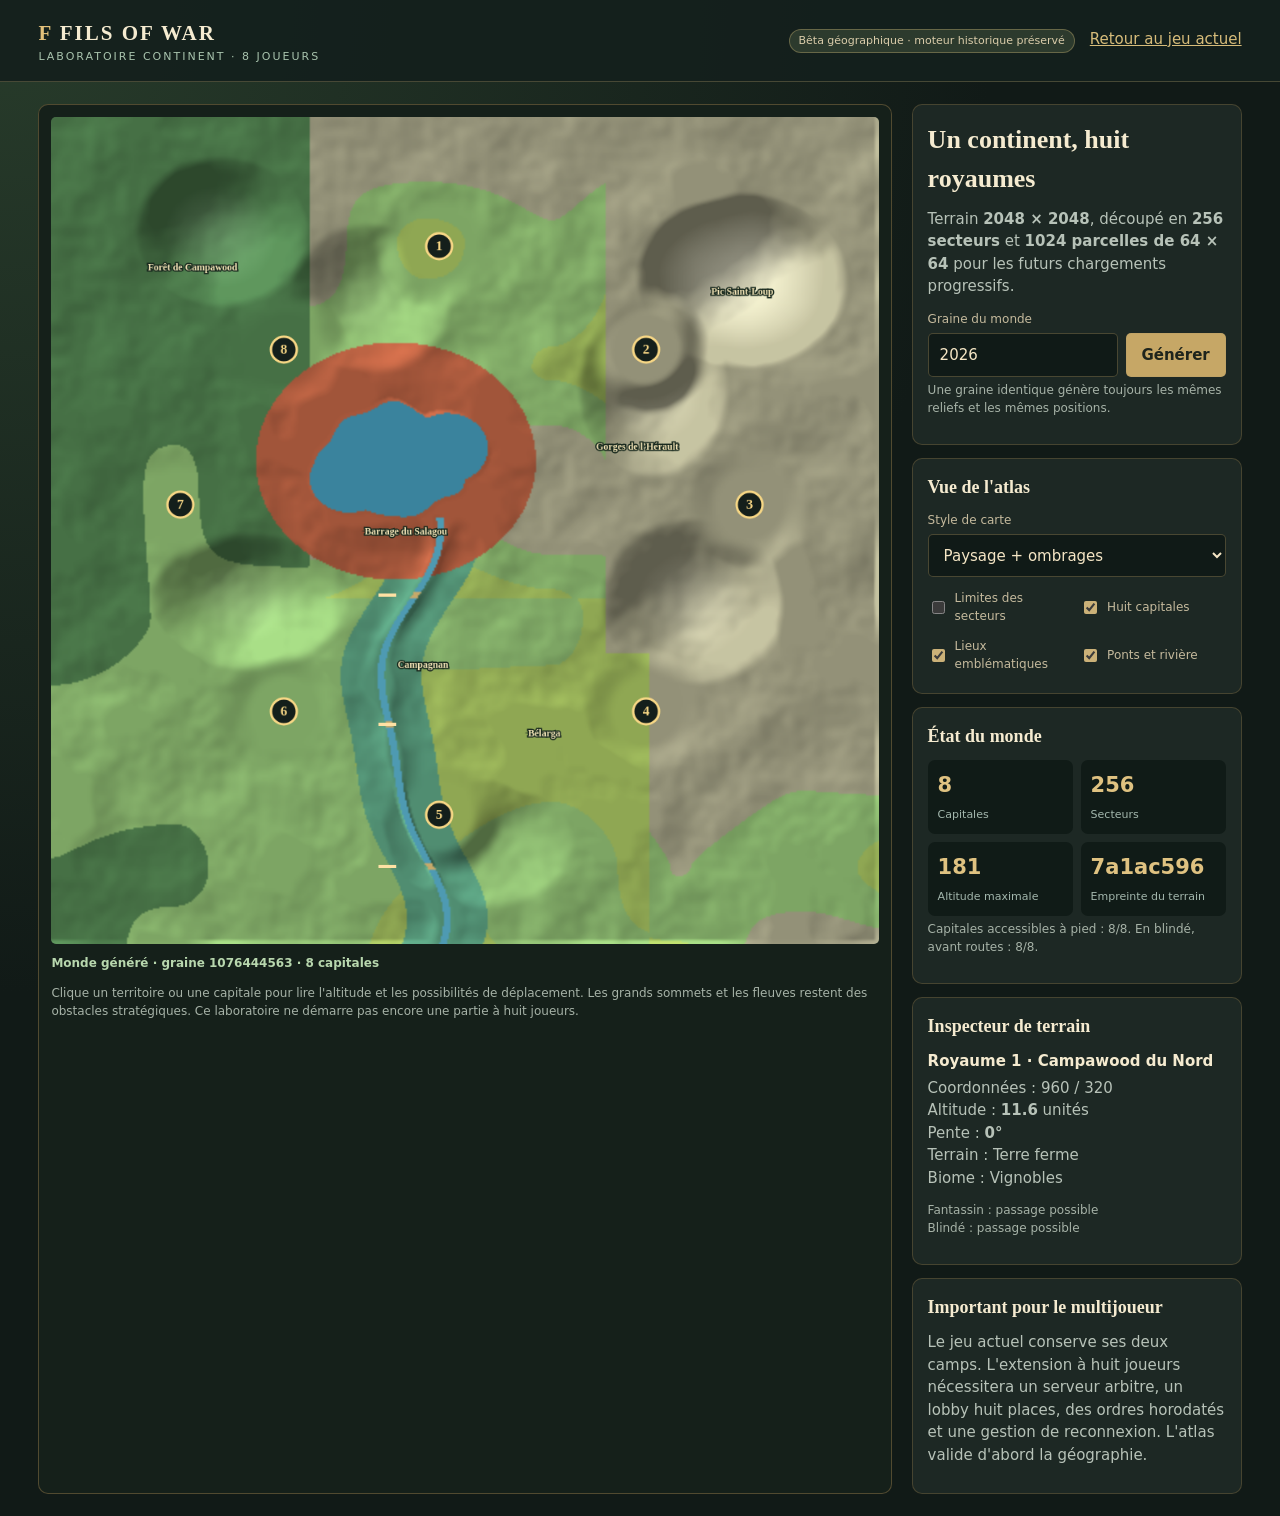
==== monde8/index.html @ ce53f5ba "feat(world8): atlas interactif independant pour examiner 8 royaumes et altitudes" ====
<!doctype html>
<html lang="fr"><head><meta charset="utf-8"><meta name="viewport" content="width=device-width,initial-scale=1,viewport-fit=cover"><meta name="theme-color" content="#141e1a">
<title>Fils of War · Monde 8 joueurs</title>
<style>
:root{color-scheme:dark;font:15px/1.5 system-ui,-apple-system,Segoe UI,Arial;color:#f5ebd0;background:#111a17}
*{box-sizing:border-box}body{margin:0;background:radial-gradient(circle at top left,#283c2b,#111a17 50%);min-height:100vh}
header{padding:18px max(18px,3vw);display:flex;justify-content:space-between;align-items:center;gap:16px;border-bottom:1px solid #d0b57945;background:#14201ded;flex-wrap:wrap}
.brand{font-family:Georgia,serif;font-weight:800;letter-spacing:2px;font-size:21px}.brand span{color:#e3c17a}header small{display:block;font:11px system-ui;letter-spacing:2px;color:#a8c3ad;text-transform:uppercase}
a{color:#d7bc7a}main{display:grid;grid-template-columns:minmax(300px,1fr) 330px;gap:20px;padding:22px max(14px,3vw);max-width:1500px;margin:auto}
.visual{background:#15201a;border:1px solid #997d4a75;border-radius:10px;padding:12px;min-width:0}
canvas{width:100%;height:auto;aspect-ratio:1;display:block;background:#273a2e;border-radius:5px;cursor:crosshair;touch-action:manipulation}
aside{display:flex;flex-direction:column;gap:13px}.panel{border:1px solid #997d4a55;background:#1d2824;padding:15px;border-radius:10px}
h1,h2{font-family:Georgia,serif;margin:0 0 10px}h1{font-size:26px}h2{font-size:18px}p{color:#b7c2b8;margin:4px 0 12px}
label{display:block;font-size:12px;color:#c5ba9d;margin-bottom:5px}input,select,button{width:100%;border:1px solid #b69a6659;border-radius:5px;background:#101a17;color:#f5e6c5;font:inherit;padding:10px 11px;min-height:43px}
button{background:#c6a766;color:#1e241c;font-weight:750;cursor:pointer}button:hover{filter:brightness(1.08)}
.control{display:grid;grid-template-columns:1fr 100px;gap:8px}.muted{font-size:12px;color:#a6b2a7}.legend{display:grid;grid-template-columns:1fr 1fr;gap:7px;font-size:12px}.sw{display:inline-block;width:12px;height:12px;border-radius:2px;margin-right:5px;vertical-align:middle}
.ticks{display:grid;grid-template-columns:repeat(2,1fr);gap:7px}.ticks label{display:flex;align-items:center;gap:7px;font-size:12px}.ticks input{width:auto;min-height:0;accent-color:#cbb178}
.metrics{display:grid;grid-template-columns:1fr 1fr;gap:8px}.metrics>div{background:#101b17;border-radius:7px;padding:10px}.metrics strong{display:block;font-size:21px;color:#dfc281}.metrics span{font-size:11px;color:#a3b7ad}
#info{min-height:60px}.pill{display:inline-block;color:#daccaa;font-size:11px;padding:3px 9px;background:#2c3a2d;border-radius:999px;border:1px solid #ddbf7c55}
#loading{color:#b8d7ae;font-weight:600}.banner{color:#e2bf7d;font-size:12px;margin-top:10px}
@media(max-width:860px){main{grid-template-columns:1fr;padding:12px}aside{display:grid;grid-template-columns:repeat(2,minmax(0,1fr));align-items:start}.visual{padding:7px}}
@media(max-width:600px){aside{display:flex}header{padding:12px 16px}h1{font-size:21px}}
</style></head><body>
<header><div class="brand"><span>F</span> FILS OF WAR <small>Laboratoire continent · 8 joueurs</small></div><div><span class="pill">Bêta géographique · moteur historique préservé</span>　<a href="../">Retour au jeu actuel</a></div></header>
<main>
<section class="visual" aria-label="Carte d'altitude du monde huit joueurs">
 <canvas id="atlas" width="1024" height="1024"></canvas>
 <p class="banner" id="loading">Génération du continent…</p>
 <p class="muted">Clique un territoire ou une capitale pour lire l'altitude et les possibilités de déplacement. Les grands sommets et les fleuves restent des obstacles stratégiques. Ce laboratoire ne démarre pas encore une partie à huit joueurs.</p>
</section>
<aside>
 <section class="panel"><h1>Un continent, huit royaumes</h1>
 <p>Terrain <strong>2048 × 2048</strong>, découpé en <strong>256 secteurs</strong> et <strong>1024 parcelles de 64 × 64</strong> pour les futurs chargements progressifs.</p>
 <label for="seed">Graine du monde</label>
 <div class="control"><input id="seed" inputmode="numeric" value="2026" aria-label="Graine"><button id="generate">Générer</button></div>
 <p class="muted">Une graine identique génère toujours les mêmes reliefs et les mêmes positions.</p></section>
 <section class="panel"><h2>Vue de l'atlas</h2>
 <label for="view">Style de carte</label>
 <select id="view">
 <option value="landscape">Paysage + ombrages</option>
 <option value="height">Altitudes</option>
 <option value="slope">Pentes et praticabilité</option>
 <option value="biome">Biomes</option></select>
 <div class="ticks" style="margin-top:12px">
 <label><input type="checkbox" id="sectors"> Limites des secteurs</label>
 <label><input type="checkbox" id="spawns" checked> Huit capitales</label>
 <label><input type="checkbox" id="names" checked> Lieux emblématiques</label>
 <label><input type="checkbox" id="bridges" checked> Ponts et rivière</label>
 </div></section>
 <section class="panel"><h2>État du monde</h2><div class="metrics">
 <div><strong>8</strong><span>Capitales</span></div><div><strong>256</strong><span>Secteurs</span></div>
 <div><strong id="max-height">—</strong><span>Altitude maximale</span></div>
 <div><strong id="checksum">—</strong><span>Empreinte du terrain</span></div>
 </div><p class="muted" id="reaches">Analyse des déplacements en attente…</p></section>
 <section class="panel"><h2>Inspecteur de terrain</h2><div id="info">Sélectionne un point sur la carte.</div></section>
 <section class="panel"><h2>Important pour le multijoueur</h2><p>Le jeu actuel conserve ses deux camps. L'extension à huit joueurs nécessitera un serveur arbitre, un lobby huit places, des ordres horodatés et une gestion de reconnexion. L'atlas valide d'abord la géographie.</p></section>
</aside>
</main>
<script src="monde.js"></script>
<script>
(function(){
'use strict';
var api=window.FOW_WORLD8,canvas=document.querySelector('#atlas'),ctx=canvas.getContext('2d',{alpha:false}),W=512,D=1024;
var world=null,img=null,pixels=null,seedInput=document.querySelector('#seed');
var view=document.querySelector('#view'),flag=['sectors','spawns','names','bridges'].map(function(s){return document.querySelector('#'+s)});
function rgb(c){return 'rgb('+c[0]+','+c[1]+','+c[2]+')'}
function color(c,x,z,mode){
  var v=world.cellAt(x,z),kind=v.kind;
  if(kind===1)return [58,131,157];
  if(kind===2)return [78,154,178];
  if(kind===3)return [199,169,106];
  if(mode==='height'){
    var t=Math.max(0,Math.min(1,(v.height+3)/180));
    return [Math.round(46+186*t),Math.round(82+153*t),Math.round(55+133*t)];
  }
  if(mode==='slope'){
    var a=v.slope;
    return a>34?[131,52,58]:a>22?[195,111,69]:a>12?[201,157,93]:[72,132,87];
  }
  var col=world.biomeColors[v.biome].color;
  if(mode==='biome')return col;
  var e=world.heightAt(x-8,z-8)-world.heightAt(x+8,z+8);
  var light=Math.max(.64,Math.min(1.35,1+e*.029));
  var alt=Math.min(0.20,Math.max(0,(v.height-45)*.0016));
  return col.map(function(a){return Math.round(Math.max(0,Math.min(255,a*light+alt*235)))});
}
function render(){
  if(!world)return;
  var m=view.value,raw=ctx.createImageData(W,W);
  for(var iz=0;iz<W;iz++)for(var ix=0;ix<W;ix++){
    var x=ix*4+2,z=iz*4+2,c=color(0,x,z,m),k=(iz*W+ix)*4;
    raw.data[k]=c[0];raw.data[k+1]=c[1];raw.data[k+2]=c[2];raw.data[k+3]=255;
  }
  var off=document.createElement('canvas');off.width=W;off.height=W;
  off.getContext('2d').putImageData(raw,0,0);
  ctx.imageSmoothingEnabled=true;ctx.drawImage(off,0,0,D,D);
  if(flag[0].checked){ctx.strokeStyle='rgba(250,225,183,.22)';ctx.lineWidth=1;
   for(var q=1;q<16;q++){var a=q*64;ctx.beginPath();ctx.moveTo(a,0);ctx.lineTo(a,D);ctx.moveTo(0,a);ctx.lineTo(D,a);ctx.stroke();}}
  if(flag[3].checked){
   // Traits routiers traversant la riviere aux passages existants.
   for(var b=0;b<api.BRIDGES.length;b++){var z=api.BRIDGES[b],x=world.riverX?world.riverX(z):world.landmarks[0].x;
    ctx.strokeStyle='#ffe1a4';ctx.lineWidth=4;ctx.beginPath();ctx.moveTo(x/2-11,z/2);ctx.lineTo(x/2+11,z/2);ctx.stroke();}
  }
  if(flag[2].checked){ctx.font='bold 12px Georgia';ctx.textAlign='center';ctx.lineWidth=3;
   for(var i=0;i<world.landmarks.length;i++){var l=world.landmarks[i];
    if(l.type==='lac')continue;var x=l.x/2,z=l.z/2;ctx.strokeStyle='#17281d';ctx.fillStyle='#f3e4b7';
    ctx.strokeText(l.name,x,z+17);ctx.fillText(l.name,x,z+17);
   }}
  if(flag[1].checked){
   for(var i=0;i<world.capitals.length;i++){var c=world.capitals[i],x=c.x/2,z=c.z/2;
    ctx.fillStyle='#141f1b';ctx.strokeStyle='#f7d785';ctx.lineWidth=3;
    ctx.beginPath();ctx.arc(x,z,16,0,2*Math.PI);ctx.fill();ctx.stroke();
    ctx.textAlign='center';ctx.textBaseline='middle';ctx.font='bold 17px Georgia';ctx.fillStyle='#f7d785';ctx.fillText(String(c.seat+1),x,z+1);
   }}
}
function info(x,z){
 var v=world.cellAt(x,z),sec=world.sectors[Math.floor(z/128)*16+Math.floor(x/128)];
 var names={0:'Terre ferme',1:'Lac',2:'Rivière',3:'Pont'};
 var c=world.capitals.find(function(c){return Math.hypot(c.x-x,c.z-z)<42});
 var html='<b>'+ (c?'Royaume '+(c.seat+1)+' · '+c.name:'Secteur '+sec.label)+'</b>';
 html+='<p>Coordonnées : '+Math.round(x)+' / '+Math.round(z)+'<br>Altitude : <b>'+v.height.toFixed(1)+'</b> unités<br>Pente : <b>'+v.slope+'°</b><br>Terrain : '+names[v.kind]+'<br>Biome : '+world.biomeColors[v.biome].label+'</p>';
 html+='<p class="muted">Fantassin : '+(world.canTraverse('infanterie',x,z)?'passage possible':'infranchissable')+'<br>Blindé : '+(world.canTraverse('blindes',x,z)?'passage possible':'infranchissable')+'</p>';
 document.querySelector('#info').innerHTML=html;
}
function build(){
 var seed=seedInput.value.trim()||'2026';
 document.querySelector('#loading').textContent='Calcul des altitudes, des pentes et des 8 royaumes…';
 requestAnimationFrame(function(){setTimeout(function(){
  try{
   world=api.generate(seed);
   document.querySelector('#max-height').textContent=world.peak.toFixed(0);
   document.querySelector('#checksum').textContent=world.checksum;
   var foot=world.reachable('infanterie'),tank=world.reachable('blindes');
   document.querySelector('#reaches').textContent='Capitales accessibles à pied : '+foot.accessible.filter(Boolean).length+'/8. En blindé, avant routes : '+tank.accessible.filter(Boolean).length+'/8.';
   document.querySelector('#loading').textContent='Monde généré · graine '+world.seed+' · 8 capitales';
   render();info(world.capitals[0].x,world.capitals[0].z);
  }catch(err){document.querySelector('#loading').textContent='Erreur de génération : '+String(err.message);}
 },20);});
}
document.querySelector('#generate').addEventListener('click',build);
view.addEventListener('change',render);flag.forEach(function(el){el.addEventListener('change',render)});
canvas.addEventListener('click',function(e){if(!world)return;var rc=canvas.getBoundingClientRect();info((e.clientX-rc.left)*2048/rc.width,(e.clientY-rc.top)*2048/rc.height);});
build();
})();
</script></body></html>
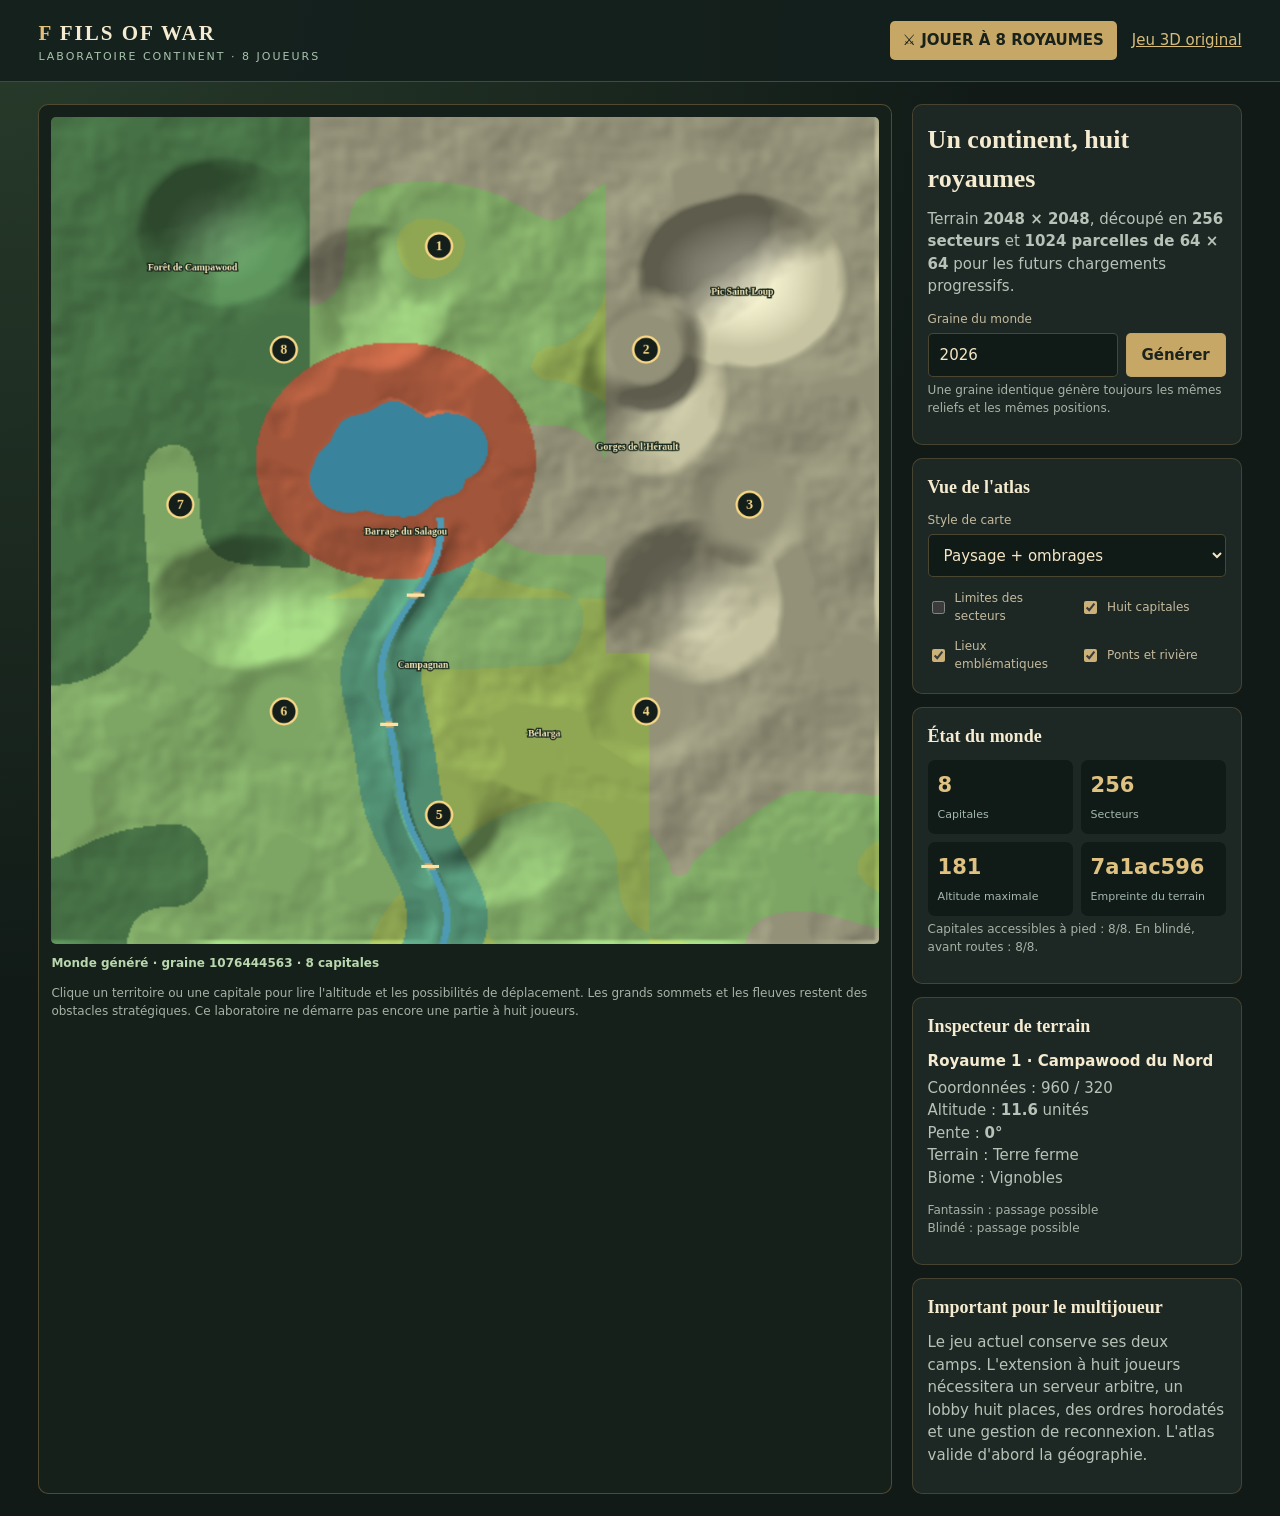
==== commit 741b8e85: "feat(world8): acces direct au jeu depuis atlas" ====
--- a/monde8/index.html
+++ b/monde8/index.html
@@ -21,7 +21,7 @@
 @media(max-width:860px){main{grid-template-columns:1fr;padding:12px}aside{display:grid;grid-template-columns:repeat(2,minmax(0,1fr));align-items:start}.visual{padding:7px}}
 @media(max-width:600px){aside{display:flex}header{padding:12px 16px}h1{font-size:21px}}
 </style></head><body>
-<header><div class="brand"><span>F</span> FILS OF WAR <small>Laboratoire continent · 8 joueurs</small></div><div><span class="pill">Bêta géographique · moteur historique préservé</span>　<a href="../">Retour au jeu actuel</a></div></header>
+<header><div class="brand"><span>F</span> FILS OF WAR <small>Laboratoire continent · 8 joueurs</small></div><div><a href="jouer.html" style="display:inline-block;background:#c6a766;color:#18221b;padding:8px 13px;border-radius:5px;font-weight:800;text-decoration:none">⚔ JOUER À 8 ROYAUMES</a>　<a href="../">Jeu 3D original</a></div></header>
 <main>
 <section class="visual" aria-label="Carte d'altitude du monde huit joueurs">
  <canvas id="atlas" width="1024" height="1024"></canvas>
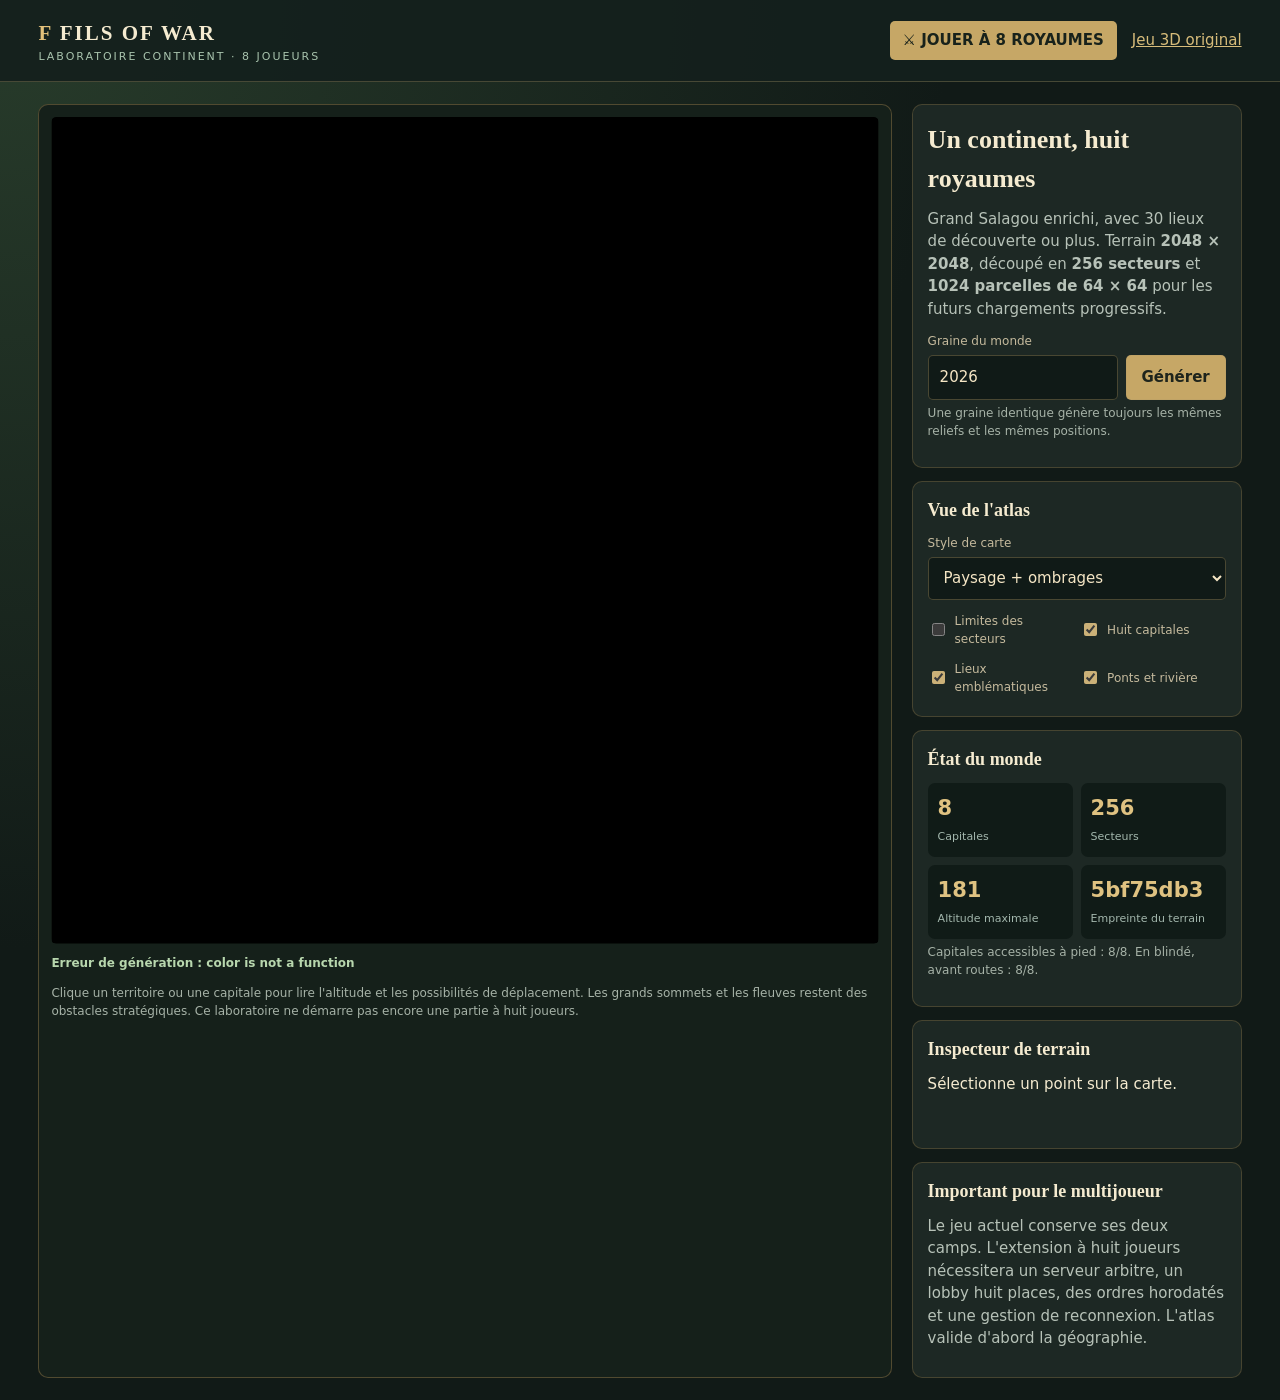
==== commit 1e655844: "feat(zone1): POI, barrage et découvertes visibles dans atlas" ====
--- a/monde8/index.html
+++ b/monde8/index.html
@@ -30,7 +30,7 @@
 </section>
 <aside>
  <section class="panel"><h1>Un continent, huit royaumes</h1>
- <p>Terrain <strong>2048 × 2048</strong>, découpé en <strong>256 secteurs</strong> et <strong>1024 parcelles de 64 × 64</strong> pour les futurs chargements progressifs.</p>
+ <p>Grand Salagou enrichi, avec 30 lieux de découverte ou plus. Terrain <strong>2048 × 2048</strong>, découpé en <strong>256 secteurs</strong> et <strong>1024 parcelles de 64 × 64</strong> pour les futurs chargements progressifs.</p>
  <label for="seed">Graine du monde</label>
  <div class="control"><input id="seed" inputmode="numeric" value="2026" aria-label="Graine"><button id="generate">Générer</button></div>
  <p class="muted">Une graine identique génère toujours les mêmes reliefs et les mêmes positions.</p></section>
@@ -57,6 +57,7 @@
 </aside>
 </main>
 <script src="monde.js"></script>
+<script src="zone-salagou.js"></script>
 <script>
 (function(){
 'use strict';
@@ -101,6 +102,22 @@
    for(var b=0;b<api.BRIDGES.length;b++){var z=api.BRIDGES[b],x=world.riverX?world.riverX(z):world.landmarks[0].x;
     ctx.strokeStyle='#ffe1a4';ctx.lineWidth=4;ctx.beginPath();ctx.moveTo(x/2-11,z/2);ctx.lineTo(x/2+11,z/2);ctx.stroke();}
   }
+  // Sites de découverte : affichés séparément des étiquettes pour garder l'atlas lisible.
+  if(world.zoneSalagou){
+    var color={belvedere:'#ffe0a0',source:'#7addd6',ruines:'#dbbc92',menhir:'#f0d2a0',
+      grotte:'#a5c5c9',verger:'#bcd47d',mine:'#d0c3a4',foret:'#8dc58b',vignes:'#d3a8c0',
+      marche:'#ffd178',sanctuaire:'#ead1ad',campement:'#ffceaa'};
+    for(var pi=0;pi<world.zoneSalagou.points.length;pi++){
+      var p=world.zoneSalagou.points[pi],px=p.x/2,pz=p.z/2;
+      ctx.beginPath();ctx.fillStyle=color[p.type]||'#fff1c1';ctx.strokeStyle='#24332a';ctx.lineWidth=2.5;
+      ctx.arc(px,pz,4.4,0,Math.PI*2);ctx.fill();ctx.stroke();
+    }
+    var D=world.zoneSalagou.dam;
+    ctx.strokeStyle='#fff2ca';ctx.lineWidth=7;ctx.beginPath();
+    ctx.moveTo(D.x/2-11,D.z/2);ctx.lineTo(D.x/2+11,D.z/2);ctx.stroke();
+    ctx.fillStyle='#fff0ce';ctx.font='bold 13px Georgia';ctx.textAlign='center';
+    ctx.fillText('BARRAGE',D.x/2,D.z/2+22);
+  }
   if(flag[2].checked){ctx.font='bold 12px Georgia';ctx.textAlign='center';ctx.lineWidth=3;
    for(var i=0;i<world.landmarks.length;i++){var l=world.landmarks[i];
     if(l.type==='lac')continue;var x=l.x/2,z=l.z/2;ctx.strokeStyle='#17281d';ctx.fillStyle='#f3e4b7';
@@ -120,6 +137,11 @@
  var html='<b>'+ (c?'Royaume '+(c.seat+1)+' · '+c.name:'Secteur '+sec.label)+'</b>';
  html+='<p>Coordonnées : '+Math.round(x)+' / '+Math.round(z)+'<br>Altitude : <b>'+v.height.toFixed(1)+'</b> unités<br>Pente : <b>'+v.slope+'°</b><br>Terrain : '+names[v.kind]+'<br>Biome : '+world.biomeColors[v.biome].label+'</p>';
  html+='<p class="muted">Fantassin : '+(world.canTraverse('infanterie',x,z)?'passage possible':'infranchissable')+'<br>Blindé : '+(world.canTraverse('blindes',x,z)?'passage possible':'infranchissable')+'</p>';
+ var site=world.zoneSalagou&&world.zoneSalagou.points
+    .filter(function(pt){return Math.hypot(pt.x-x,pt.z-z)<58;})
+    .sort(function(a,b){return Math.hypot(a.x-x,a.z-z)-Math.hypot(b.x-x,b.z-z);})[0];
+ if(site)html+='<p><strong>✦ '+site.name+'</strong><br>Type : '+site.type+
+   (site.resource?'<br>Ressource : '+site.resource+' (+'+site.bonus+')':'')+'</p>';
  document.querySelector('#info').innerHTML=html;
 }
 function build(){
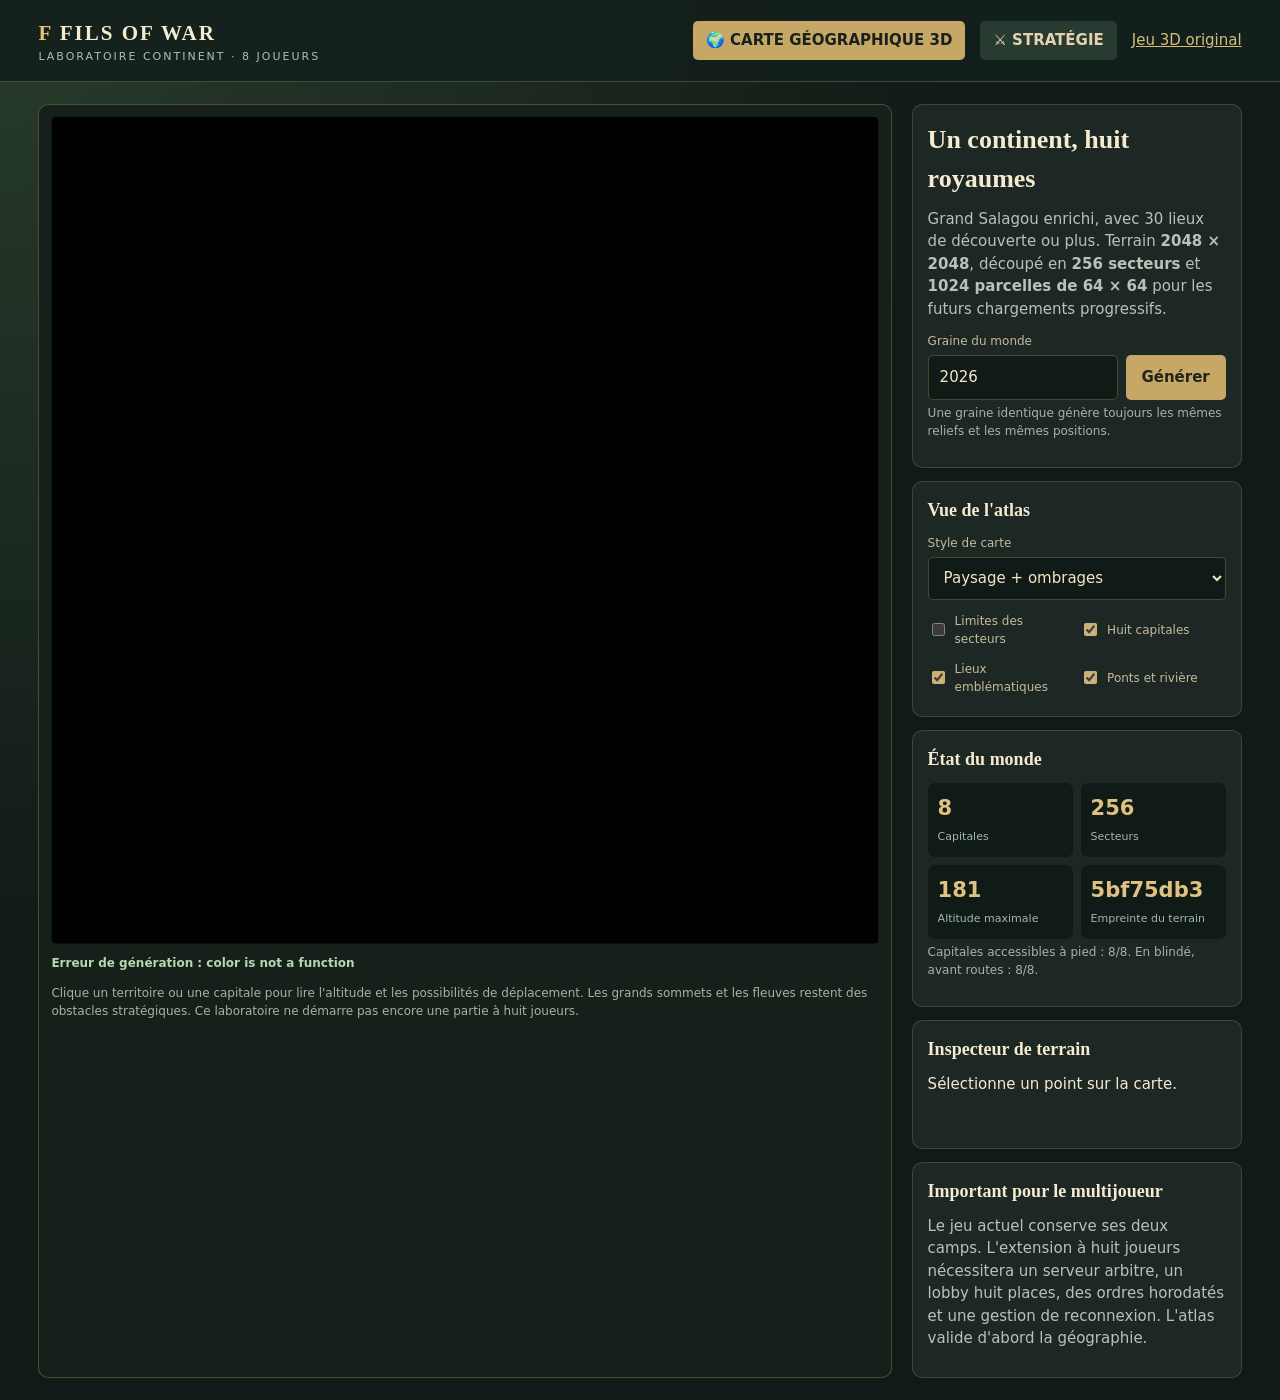
==== commit 139beb21: "feat(geo): lien prioritaire vers le continent 3D et le plan directeur v0.8" ====
--- a/monde8/index.html
+++ b/monde8/index.html
@@ -21,7 +21,7 @@
 @media(max-width:860px){main{grid-template-columns:1fr;padding:12px}aside{display:grid;grid-template-columns:repeat(2,minmax(0,1fr));align-items:start}.visual{padding:7px}}
 @media(max-width:600px){aside{display:flex}header{padding:12px 16px}h1{font-size:21px}}
 </style></head><body>
-<header><div class="brand"><span>F</span> FILS OF WAR <small>Laboratoire continent · 8 joueurs</small></div><div><a href="jouer.html" style="display:inline-block;background:#c6a766;color:#18221b;padding:8px 13px;border-radius:5px;font-weight:800;text-decoration:none">⚔ JOUER À 8 ROYAUMES</a>　<a href="../">Jeu 3D original</a></div></header>
+<header><div class="brand"><span>F</span> FILS OF WAR <small>Laboratoire continent · 8 joueurs</small></div><div><a href="3d.html" style="display:inline-block;background:#c6a766;color:#18221b;padding:8px 13px;border-radius:5px;font-weight:800;text-decoration:none">🌍 CARTE GÉOGRAPHIQUE 3D</a>　<a href="jouer.html" style="display:inline-block;background:#273b31;color:#e6d2ad;padding:8px 13px;border-radius:5px;font-weight:700;text-decoration:none">⚔ STRATÉGIE</a>　<a href="../">Jeu 3D original</a></div></header>
 <main>
 <section class="visual" aria-label="Carte d'altitude du monde huit joueurs">
  <canvas id="atlas" width="1024" height="1024"></canvas>
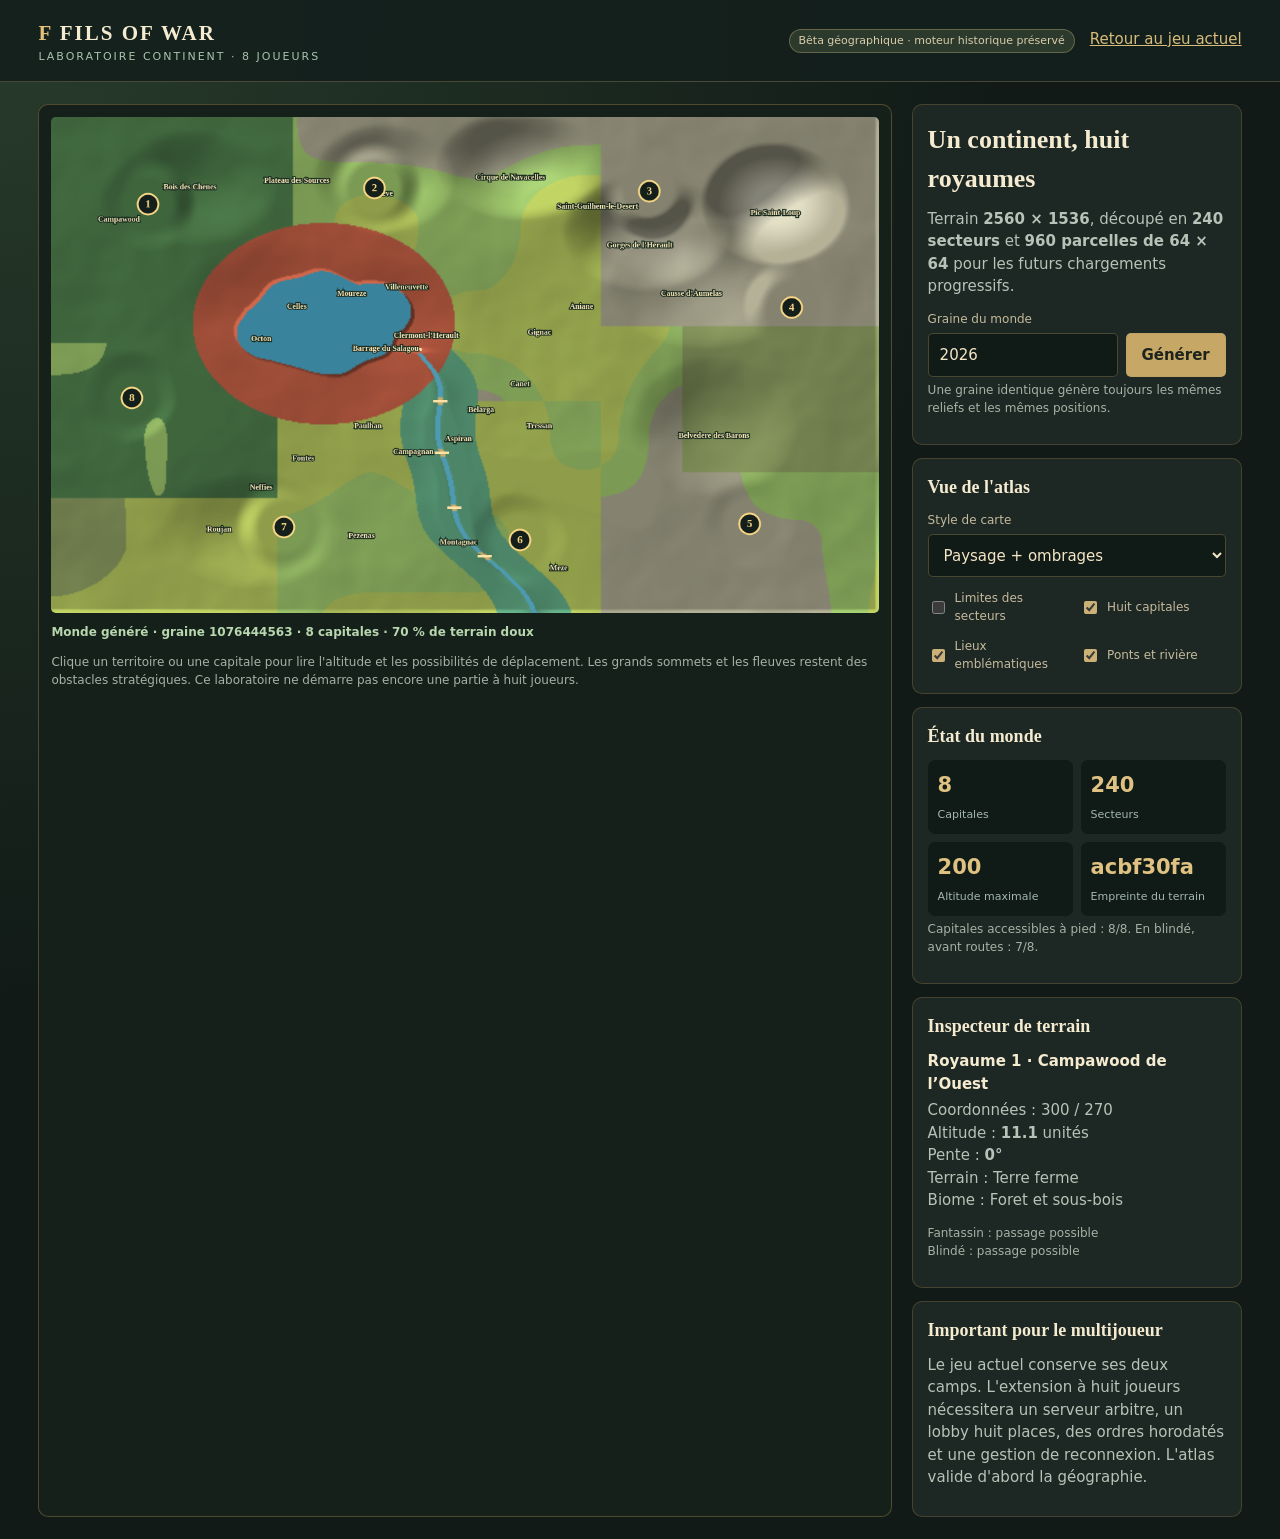
==== commit 9ddc6b34: "feat(map): adapt atlas UI to wide rectangular world" ====
--- a/monde8/index.html
+++ b/monde8/index.html
@@ -8,7 +8,7 @@
 .brand{font-family:Georgia,serif;font-weight:800;letter-spacing:2px;font-size:21px}.brand span{color:#e3c17a}header small{display:block;font:11px system-ui;letter-spacing:2px;color:#a8c3ad;text-transform:uppercase}
 a{color:#d7bc7a}main{display:grid;grid-template-columns:minmax(300px,1fr) 330px;gap:20px;padding:22px max(14px,3vw);max-width:1500px;margin:auto}
 .visual{background:#15201a;border:1px solid #997d4a75;border-radius:10px;padding:12px;min-width:0}
-canvas{width:100%;height:auto;aspect-ratio:1;display:block;background:#273a2e;border-radius:5px;cursor:crosshair;touch-action:manipulation}
+canvas{width:100%;height:auto;aspect-ratio:5/3;display:block;background:#273a2e;border-radius:5px;cursor:crosshair;touch-action:manipulation}
 aside{display:flex;flex-direction:column;gap:13px}.panel{border:1px solid #997d4a55;background:#1d2824;padding:15px;border-radius:10px}
 h1,h2{font-family:Georgia,serif;margin:0 0 10px}h1{font-size:26px}h2{font-size:18px}p{color:#b7c2b8;margin:4px 0 12px}
 label{display:block;font-size:12px;color:#c5ba9d;margin-bottom:5px}input,select,button{width:100%;border:1px solid #b69a6659;border-radius:5px;background:#101a17;color:#f5e6c5;font:inherit;padding:10px 11px;min-height:43px}
@@ -21,16 +21,16 @@
 @media(max-width:860px){main{grid-template-columns:1fr;padding:12px}aside{display:grid;grid-template-columns:repeat(2,minmax(0,1fr));align-items:start}.visual{padding:7px}}
 @media(max-width:600px){aside{display:flex}header{padding:12px 16px}h1{font-size:21px}}
 </style></head><body>
-<header><div class="brand"><span>F</span> FILS OF WAR <small>Laboratoire continent · 8 joueurs</small></div><div><a href="3d.html" style="display:inline-block;background:#c6a766;color:#18221b;padding:8px 13px;border-radius:5px;font-weight:800;text-decoration:none">🌍 CARTE GÉOGRAPHIQUE 3D</a>　<a href="jouer.html" style="display:inline-block;background:#273b31;color:#e6d2ad;padding:8px 13px;border-radius:5px;font-weight:700;text-decoration:none">⚔ STRATÉGIE</a>　<a href="../">Jeu 3D original</a></div></header>
+<header><div class="brand"><span>F</span> FILS OF WAR <small>Laboratoire continent · 8 joueurs</small></div><div><span class="pill">Bêta géographique · moteur historique préservé</span>　<a href="../">Retour au jeu actuel</a></div></header>
 <main>
 <section class="visual" aria-label="Carte d'altitude du monde huit joueurs">
- <canvas id="atlas" width="1024" height="1024"></canvas>
+ <canvas id="atlas" width="1280" height="768"></canvas>
  <p class="banner" id="loading">Génération du continent…</p>
  <p class="muted">Clique un territoire ou une capitale pour lire l'altitude et les possibilités de déplacement. Les grands sommets et les fleuves restent des obstacles stratégiques. Ce laboratoire ne démarre pas encore une partie à huit joueurs.</p>
 </section>
 <aside>
  <section class="panel"><h1>Un continent, huit royaumes</h1>
- <p>Grand Salagou enrichi, avec 30 lieux de découverte ou plus. Terrain <strong>2048 × 2048</strong>, découpé en <strong>256 secteurs</strong> et <strong>1024 parcelles de 64 × 64</strong> pour les futurs chargements progressifs.</p>
+ <p>Terrain <strong>2560 × 1536</strong>, découpé en <strong>240 secteurs</strong> et <strong>960 parcelles de 64 × 64</strong> pour les futurs chargements progressifs.</p>
  <label for="seed">Graine du monde</label>
  <div class="control"><input id="seed" inputmode="numeric" value="2026" aria-label="Graine"><button id="generate">Générer</button></div>
  <p class="muted">Une graine identique génère toujours les mêmes reliefs et les mêmes positions.</p></section>
@@ -48,7 +48,7 @@
  <label><input type="checkbox" id="bridges" checked> Ponts et rivière</label>
  </div></section>
  <section class="panel"><h2>État du monde</h2><div class="metrics">
- <div><strong>8</strong><span>Capitales</span></div><div><strong>256</strong><span>Secteurs</span></div>
+ <div><strong>8</strong><span>Capitales</span></div><div><strong>240</strong><span>Secteurs</span></div>
  <div><strong id="max-height">—</strong><span>Altitude maximale</span></div>
  <div><strong id="checksum">—</strong><span>Empreinte du terrain</span></div>
  </div><p class="muted" id="reaches">Analyse des déplacements en attente…</p></section>
@@ -57,11 +57,10 @@
 </aside>
 </main>
 <script src="monde.js"></script>
-<script src="zone-salagou.js"></script>
 <script>
 (function(){
 'use strict';
-var api=window.FOW_WORLD8,canvas=document.querySelector('#atlas'),ctx=canvas.getContext('2d',{alpha:false}),W=512,D=1024;
+var api=window.FOW_WORLD8,canvas=document.querySelector('#atlas'),ctx=canvas.getContext('2d',{alpha:false}),PX=640,PZ=384,DW=1280,DH=768;
 var world=null,img=null,pixels=null,seedInput=document.querySelector('#seed');
 var view=document.querySelector('#view'),flag=['sectors','spawns','names','bridges'].map(function(s){return document.querySelector('#'+s)});
 function rgb(c){return 'rgb('+c[0]+','+c[1]+','+c[2]+')'}
@@ -87,36 +86,20 @@
 }
 function render(){
   if(!world)return;
-  var m=view.value,raw=ctx.createImageData(W,W);
-  for(var iz=0;iz<W;iz++)for(var ix=0;ix<W;ix++){
-    var x=ix*4+2,z=iz*4+2,c=color(0,x,z,m),k=(iz*W+ix)*4;
+  var m=view.value,raw=ctx.createImageData(PX,PZ);
+  for(var iz=0;iz<PZ;iz++)for(var ix=0;ix<PX;ix++){
+    var x=ix*4+2,z=iz*4+2,c=color(0,x,z,m),k=(iz*PX+ix)*4;
     raw.data[k]=c[0];raw.data[k+1]=c[1];raw.data[k+2]=c[2];raw.data[k+3]=255;
   }
-  var off=document.createElement('canvas');off.width=W;off.height=W;
+  var off=document.createElement('canvas');off.width=PX;off.height=PZ;
   off.getContext('2d').putImageData(raw,0,0);
-  ctx.imageSmoothingEnabled=true;ctx.drawImage(off,0,0,D,D);
+  ctx.imageSmoothingEnabled=true;ctx.drawImage(off,0,0,DW,DH);
   if(flag[0].checked){ctx.strokeStyle='rgba(250,225,183,.22)';ctx.lineWidth=1;
-   for(var q=1;q<16;q++){var a=q*64;ctx.beginPath();ctx.moveTo(a,0);ctx.lineTo(a,D);ctx.moveTo(0,a);ctx.lineTo(D,a);ctx.stroke();}}
+   for(var q=1;q<20;q++){var a=q*64;ctx.beginPath();ctx.moveTo(a,0);ctx.lineTo(a,DH);ctx.stroke();}for(var r=1;r<12;r++){var b=r*64;ctx.beginPath();ctx.moveTo(0,b);ctx.lineTo(DW,b);ctx.stroke();}}
   if(flag[3].checked){
    // Traits routiers traversant la riviere aux passages existants.
    for(var b=0;b<api.BRIDGES.length;b++){var z=api.BRIDGES[b],x=world.riverX?world.riverX(z):world.landmarks[0].x;
     ctx.strokeStyle='#ffe1a4';ctx.lineWidth=4;ctx.beginPath();ctx.moveTo(x/2-11,z/2);ctx.lineTo(x/2+11,z/2);ctx.stroke();}
-  }
-  // Sites de découverte : affichés séparément des étiquettes pour garder l'atlas lisible.
-  if(world.zoneSalagou){
-    var color={belvedere:'#ffe0a0',source:'#7addd6',ruines:'#dbbc92',menhir:'#f0d2a0',
-      grotte:'#a5c5c9',verger:'#bcd47d',mine:'#d0c3a4',foret:'#8dc58b',vignes:'#d3a8c0',
-      marche:'#ffd178',sanctuaire:'#ead1ad',campement:'#ffceaa'};
-    for(var pi=0;pi<world.zoneSalagou.points.length;pi++){
-      var p=world.zoneSalagou.points[pi],px=p.x/2,pz=p.z/2;
-      ctx.beginPath();ctx.fillStyle=color[p.type]||'#fff1c1';ctx.strokeStyle='#24332a';ctx.lineWidth=2.5;
-      ctx.arc(px,pz,4.4,0,Math.PI*2);ctx.fill();ctx.stroke();
-    }
-    var D=world.zoneSalagou.dam;
-    ctx.strokeStyle='#fff2ca';ctx.lineWidth=7;ctx.beginPath();
-    ctx.moveTo(D.x/2-11,D.z/2);ctx.lineTo(D.x/2+11,D.z/2);ctx.stroke();
-    ctx.fillStyle='#fff0ce';ctx.font='bold 13px Georgia';ctx.textAlign='center';
-    ctx.fillText('BARRAGE',D.x/2,D.z/2+22);
   }
   if(flag[2].checked){ctx.font='bold 12px Georgia';ctx.textAlign='center';ctx.lineWidth=3;
    for(var i=0;i<world.landmarks.length;i++){var l=world.landmarks[i];
@@ -131,17 +114,12 @@
    }}
 }
 function info(x,z){
- var v=world.cellAt(x,z),sec=world.sectors[Math.floor(z/128)*16+Math.floor(x/128)];
+ var v=world.cellAt(x,z),sec=world.sectors[Math.floor(z/128)*20+Math.floor(x/128)];
  var names={0:'Terre ferme',1:'Lac',2:'Rivière',3:'Pont'};
  var c=world.capitals.find(function(c){return Math.hypot(c.x-x,c.z-z)<42});
  var html='<b>'+ (c?'Royaume '+(c.seat+1)+' · '+c.name:'Secteur '+sec.label)+'</b>';
  html+='<p>Coordonnées : '+Math.round(x)+' / '+Math.round(z)+'<br>Altitude : <b>'+v.height.toFixed(1)+'</b> unités<br>Pente : <b>'+v.slope+'°</b><br>Terrain : '+names[v.kind]+'<br>Biome : '+world.biomeColors[v.biome].label+'</p>';
  html+='<p class="muted">Fantassin : '+(world.canTraverse('infanterie',x,z)?'passage possible':'infranchissable')+'<br>Blindé : '+(world.canTraverse('blindes',x,z)?'passage possible':'infranchissable')+'</p>';
- var site=world.zoneSalagou&&world.zoneSalagou.points
-    .filter(function(pt){return Math.hypot(pt.x-x,pt.z-z)<58;})
-    .sort(function(a,b){return Math.hypot(a.x-x,a.z-z)-Math.hypot(b.x-x,b.z-z);})[0];
- if(site)html+='<p><strong>✦ '+site.name+'</strong><br>Type : '+site.type+
-   (site.resource?'<br>Ressource : '+site.resource+' (+'+site.bonus+')':'')+'</p>';
  document.querySelector('#info').innerHTML=html;
 }
 function build(){
@@ -151,17 +129,17 @@
   try{
    world=api.generate(seed);
    document.querySelector('#max-height').textContent=world.peak.toFixed(0);
-   document.querySelector('#checksum').textContent=world.checksum;
+   document.querySelector('#checksum').textContent=world.checksum;document.querySelector('#loading').dataset.flat=Math.round(world.flatRatio*100);
    var foot=world.reachable('infanterie'),tank=world.reachable('blindes');
    document.querySelector('#reaches').textContent='Capitales accessibles à pied : '+foot.accessible.filter(Boolean).length+'/8. En blindé, avant routes : '+tank.accessible.filter(Boolean).length+'/8.';
-   document.querySelector('#loading').textContent='Monde généré · graine '+world.seed+' · 8 capitales';
+   document.querySelector('#loading').textContent='Monde généré · graine '+world.seed+' · 8 capitales · '+Math.round(world.flatRatio*100)+' % de terrain doux';
    render();info(world.capitals[0].x,world.capitals[0].z);
   }catch(err){document.querySelector('#loading').textContent='Erreur de génération : '+String(err.message);}
  },20);});
 }
 document.querySelector('#generate').addEventListener('click',build);
 view.addEventListener('change',render);flag.forEach(function(el){el.addEventListener('change',render)});
-canvas.addEventListener('click',function(e){if(!world)return;var rc=canvas.getBoundingClientRect();info((e.clientX-rc.left)*2048/rc.width,(e.clientY-rc.top)*2048/rc.height);});
+canvas.addEventListener('click',function(e){if(!world)return;var rc=canvas.getBoundingClientRect();info((e.clientX-rc.left)*2560/rc.width,(e.clientY-rc.top)*1536/rc.height);});
 build();
 })();
 </script></body></html>
